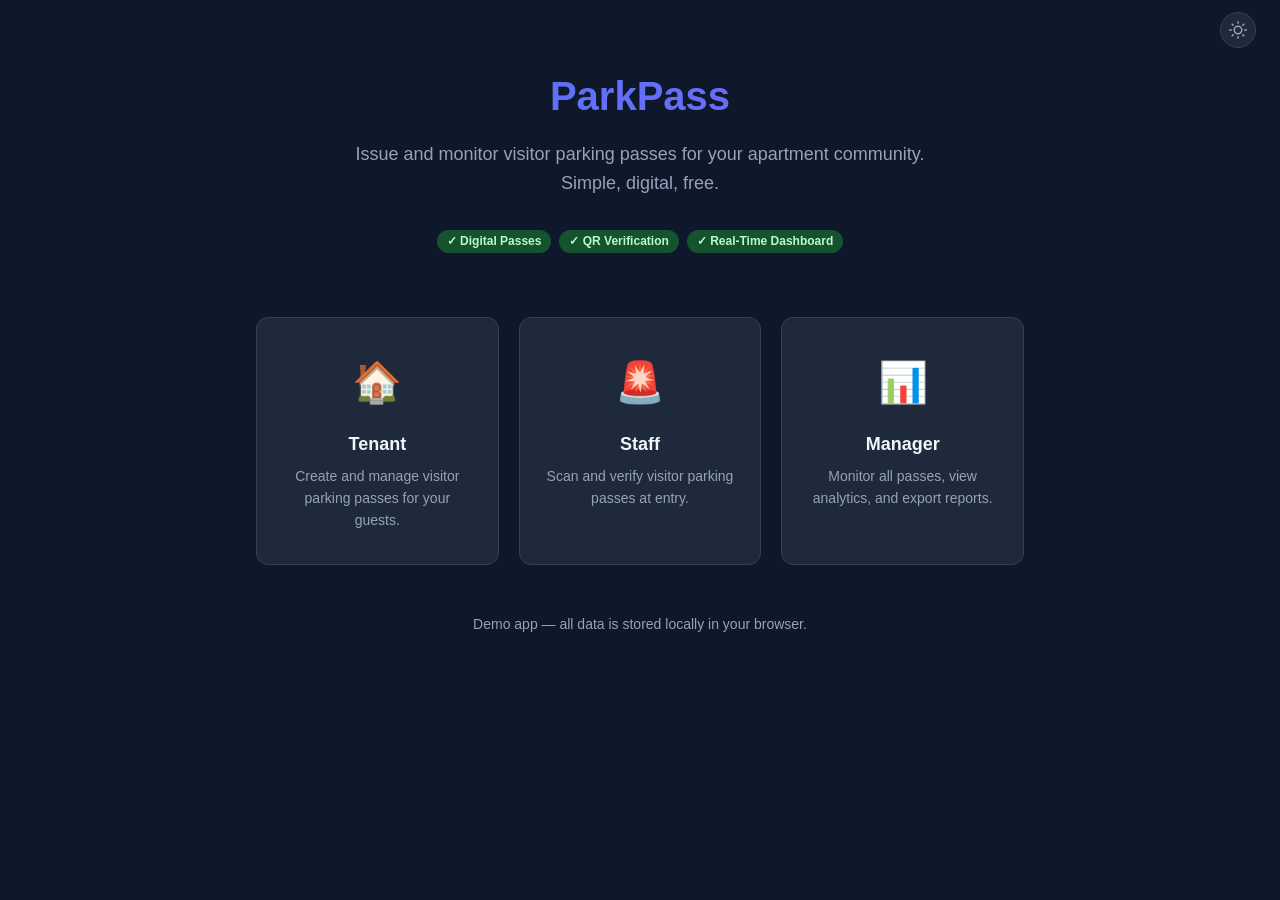
==== index.html @ d05d2c6f "Initial commit: ParkPass visitor parking demo" ====
<!DOCTYPE html>
<html lang="en">
<head>
<meta charset="UTF-8">
<meta name="viewport" content="width=device-width, initial-scale=1.0">
<title>ParkPass — Visitor Parking for Apartments</title>
<link rel="stylesheet" href="assets/css/style.css">
<script src="assets/js/theme.js"></script>
</head>
<body>

<button id="theme-toggle" class="theme-toggle" onclick="__toggleTheme()" aria-label="Toggle theme"></button>
<script>__setTheme(window.__theme);</script>

<main>
  <section class="hero">
    <h1>ParkPass</h1>
    <p>Issue and monitor visitor parking passes for your apartment community. Simple, digital, free.</p>
    <div style="margin-bottom:2rem;display:flex;justify-content:center;gap:0.5rem;flex-wrap:wrap;">
      <span class="badge badge-active">&#10003; Digital Passes</span>
      <span class="badge badge-active">&#10003; QR Verification</span>
      <span class="badge badge-active">&#10003; Real-time Dashboard</span>
    </div>
  </section>

  <div class="role-grid">
    <a href="login.html?role=tenant" class="role-card">
      <span class="role-icon">&#x1F3E0;</span>
      <h3>Tenant</h3>
      <p>Create and manage visitor parking passes for your guests.</p>
    </a>

    <a href="login.html?role=staff" class="role-card">
      <span class="role-icon">&#x1F6A8;</span>
      <h3>Staff</h3>
      <p>Scan and verify visitor parking passes at entry.</p>
    </a>

    <a href="login.html?role=manager" class="role-card">
      <span class="role-icon">&#x1F4CA;</span>
      <h3>Manager</h3>
      <p>Monitor all passes, view analytics, and export reports.</p>
    </a>
  </div>

  <div style="text-align:center;margin-top:3rem;padding-bottom:2rem;">
    <p class="text-muted" style="font-size:0.875rem;">Demo app &mdash; all data is stored locally in your browser.</p>
  </div>
</main>

</body>
</html>
---- assets/css/style.css ----
*,
*::before,
*::after {
  box-sizing: border-box;
  margin: 0;
  padding: 0;
}

:root {
  --bg: #f1f5f9;
  --card-bg: #ffffff;
  --card-shadow: 0 1px 3px rgba(0, 0, 0, 0.1), 0 1px 2px rgba(0, 0, 0, 0.06);
  --text: #0f172a;
  --text-muted: #64748b;
  --text-dim: #94a3b8;
  --border: #e2e8f0;
  --primary: #2563eb;
  --primary-hover: #1d4ed8;
  --primary-light: #dbeafe;
  --primary-text: #ffffff;
  --success: #16a34a;
  --success-light: #dcfce7;
  --success-text: #166534;
  --danger: #dc2626;
  --danger-light: #fee2e2;
  --danger-text: #991b1b;
  --warning: #f59e0b;
  --warning-light: #fef3c7;
  --warning-text: #92400e;
  --nav-bg: #ffffff;
  --input-bg: #ffffff;
  --hover-bg: #f8fafc;
  --chart-grid: #e2e8f0;
}

[data-theme="dark"] {
  --bg: #0f172a;
  --card-bg: #1e293b;
  --card-shadow: 0 1px 3px rgba(0, 0, 0, 0.3), 0 1px 2px rgba(0, 0, 0, 0.2);
  --text: #f1f5f9;
  --text-muted: #94a3b8;
  --text-dim: #64748b;
  --border: #334155;
  --primary: #3b82f6;
  --primary-hover: #60a5fa;
  --primary-light: #1e3a5f;
  --primary-text: #ffffff;
  --success: #22c55e;
  --success-light: #14532d;
  --success-text: #bbf7d0;
  --danger: #ef4444;
  --danger-light: #450a0a;
  --danger-text: #fecaca;
  --warning: #fbbf24;
  --warning-light: #451a03;
  --warning-text: #fde68a;
  --nav-bg: #1e293b;
  --input-bg: #0f172a;
  --hover-bg: #1a2332;
  --chart-grid: #334155;
}

html {
  font-size: 16px;
  scroll-behavior: smooth;
}

body {
  font-family: -apple-system, BlinkMacSystemFont, 'Segoe UI', Roboto, 'Helvetica Neue', Arial, sans-serif;
  background: var(--bg);
  color: var(--text);
  line-height: 1.6;
  min-height: 100vh;
  transition: background-color 0.2s, color 0.2s;
}

a {
  color: var(--primary);
  text-decoration: none;
}

a:hover {
  color: var(--primary-hover);
}

/* Nav */
.nav {
  background: var(--nav-bg);
  border-bottom: 1px solid var(--border);
  padding: 0.75rem 1.5rem;
  display: flex;
  align-items: center;
  justify-content: space-between;
  position: sticky;
  top: 0;
  z-index: 40;
}

.nav-brand {
  font-size: 1.25rem;
  font-weight: 700;
  color: var(--primary);
  display: flex;
  align-items: center;
  gap: 0.5rem;
}

.nav-links {
  display: flex;
  align-items: center;
  gap: 1rem;
}

.nav-links a {
  color: var(--text-muted);
  font-size: 0.875rem;
  font-weight: 500;
  transition: color 0.15s;
}

.nav-links a:hover {
  color: var(--text);
}

/* Theme Toggle */
.theme-toggle {
  position: fixed;
  top: 0.75rem;
  right: 1.5rem;
  z-index: 50;
  background: var(--card-bg);
  border: 1px solid var(--border);
  border-radius: 9999px;
  width: 2.25rem;
  height: 2.25rem;
  display: flex;
  align-items: center;
  justify-content: center;
  cursor: pointer;
  color: var(--text-muted);
  transition: background 0.2s, color 0.2s, border-color 0.2s;
  font-size: 1rem;
}

.theme-toggle:hover {
  background: var(--hover-bg);
  color: var(--text);
}

/* Layout */
.container {
  max-width: 64rem;
  margin: 0 auto;
  padding: 2rem 1.5rem;
}

.container-wide {
  max-width: 80rem;
}

/* Cards */
.card {
  background: var(--card-bg);
  border: 1px solid var(--border);
  border-radius: 0.75rem;
  box-shadow: var(--card-shadow);
  transition: background-color 0.2s, border-color 0.2s;
}

.card-header {
  padding: 1.25rem 1.5rem;
  border-bottom: 1px solid var(--border);
  display: flex;
  align-items: center;
  justify-content: space-between;
}

.card-body {
  padding: 1.5rem;
}

/* Buttons */
.btn {
  display: inline-flex;
  align-items: center;
  justify-content: center;
  gap: 0.5rem;
  padding: 0.625rem 1.25rem;
  border-radius: 0.5rem;
  font-size: 0.875rem;
  font-weight: 500;
  border: 1px solid transparent;
  cursor: pointer;
  transition: all 0.15s;
  text-decoration: none;
  line-height: 1.4;
}

.btn:hover {
  transform: translateY(-1px);
}

.btn:active {
  transform: translateY(0);
}

.btn-primary {
  background: var(--primary);
  color: var(--primary-text);
  border-color: var(--primary);
}

.btn-primary:hover {
  background: var(--primary-hover);
  border-color: var(--primary-hover);
  color: var(--primary-text);
}

.btn-outline {
  background: transparent;
  color: var(--text);
  border-color: var(--border);
}

.btn-outline:hover {
  background: var(--hover-bg);
  border-color: var(--text-muted);
}

.btn-success {
  background: var(--success);
  color: white;
}

.btn-success:hover {
  background: #15803d;
  color: white;
}

.btn-danger {
  background: var(--danger);
  color: white;
}

.btn-danger:hover {
  background: #b91c1c;
  color: white;
}

.btn-sm {
  padding: 0.375rem 0.75rem;
  font-size: 0.8125rem;
}

.btn-group {
  display: flex;
  gap: 0.5rem;
  flex-wrap: wrap;
}

/* Badges */
.badge {
  display: inline-flex;
  align-items: center;
  padding: 0.125rem 0.625rem;
  border-radius: 9999px;
  font-size: 0.75rem;
  font-weight: 600;
  text-transform: capitalize;
}

.badge-active {
  background: var(--success-light);
  color: var(--success-text);
}

.badge-expired {
  background: var(--danger-light);
  color: var(--danger-text);
}

.badge-revoked {
  background: var(--warning-light);
  color: var(--warning-text);
}

.badge-outline {
  background: transparent;
  border: 1px solid var(--border);
  color: var(--text-muted);
}

/* Forms */
.form-group {
  margin-bottom: 1rem;
}

.form-label {
  display: block;
  font-size: 0.875rem;
  font-weight: 500;
  color: var(--text);
  margin-bottom: 0.375rem;
}

.form-input,
.form-select {
  width: 100%;
  padding: 0.625rem 0.875rem;
  border: 1px solid var(--border);
  border-radius: 0.5rem;
  font-size: 0.875rem;
  background: var(--input-bg);
  color: var(--text);
  transition: border-color 0.15s;
}

.form-input:focus,
.form-select:focus {
  outline: none;
  border-color: var(--primary);
  box-shadow: 0 0 0 3px var(--primary-light);
}

.form-input::placeholder {
  color: var(--text-dim);
}

/* Tables */
.table-container {
  overflow-x: auto;
}

table {
  width: 100%;
  border-collapse: collapse;
}

th, td {
  text-align: left;
  padding: 0.75rem 1rem;
  border-bottom: 1px solid var(--border);
  font-size: 0.875rem;
}

th {
  font-weight: 600;
  color: var(--text-muted);
  font-size: 0.75rem;
  text-transform: uppercase;
  letter-spacing: 0.05em;
  white-space: nowrap;
}

tr:hover td {
  background: var(--hover-bg);
}

td {
  color: var(--text);
}

/* Hero */
.hero {
  text-align: center;
  padding: 4rem 1.5rem 2rem;
}

.hero h1 {
  font-size: 2.5rem;
  font-weight: 800;
  margin-bottom: 0.75rem;
  background: linear-gradient(135deg, var(--primary), #8b5cf6);
  -webkit-background-clip: text;
  -webkit-text-fill-color: transparent;
  background-clip: text;
}

.hero p {
  color: var(--text-muted);
  font-size: 1.125rem;
  max-width: 36rem;
  margin: 0 auto 2rem;
}

/* Role Cards */
.role-grid {
  display: grid;
  grid-template-columns: repeat(auto-fit, minmax(14rem, 1fr));
  gap: 1.25rem;
  max-width: 48rem;
  margin: 0 auto;
}

.role-card {
  background: var(--card-bg);
  border: 1px solid var(--border);
  border-radius: 0.75rem;
  padding: 2rem 1.5rem;
  text-align: center;
  cursor: pointer;
  transition: all 0.2s;
  text-decoration: none;
  color: var(--text);
  display: block;
}

.role-card:hover {
  border-color: var(--primary);
  box-shadow: 0 0 0 3px var(--primary-light);
  transform: translateY(-2px);
  color: var(--text);
}

.role-icon {
  font-size: 2.5rem;
  margin-bottom: 1rem;
  display: block;
}

.role-card h3 {
  font-size: 1.125rem;
  font-weight: 600;
  margin-bottom: 0.375rem;
}

.role-card p {
  color: var(--text-muted);
  font-size: 0.875rem;
}

/* Pass Card (for visitor/pass page) */
.pass-card {
  background: var(--card-bg);
  border: 2px solid var(--border);
  border-radius: 1rem;
  padding: 2rem;
  text-align: center;
  max-width: 28rem;
  margin: 0 auto;
}

.pass-card h2 {
  font-size: 1.25rem;
  margin-bottom: 1.5rem;
}

.qr-container {
  display: flex;
  justify-content: center;
  margin-bottom: 1.5rem;
}

.qr-container img,
.qr-container canvas {
  border-radius: 0.5rem;
}

.pass-details {
  text-align: left;
  margin-bottom: 1.5rem;
}

.pass-details dt {
  font-size: 0.75rem;
  color: var(--text-muted);
  text-transform: uppercase;
  letter-spacing: 0.05em;
  margin-bottom: 0.125rem;
}

.pass-details dd {
  font-size: 1rem;
  font-weight: 600;
  margin-bottom: 0.75rem;
}

.countdown {
  font-size: 2rem;
  font-weight: 700;
  color: var(--primary);
  margin: 1rem 0;
  font-variant-numeric: tabular-nums;
}

.countdown.expired {
  color: var(--danger);
}

/* Dashboard stats */
.stats-grid {
  display: grid;
  grid-template-columns: repeat(auto-fit, minmax(10rem, 1fr));
  gap: 1rem;
  margin-bottom: 1.5rem;
}

.stat-card {
  background: var(--card-bg);
  border: 1px solid var(--border);
  border-radius: 0.75rem;
  padding: 1.25rem;
  text-align: center;
}

.stat-value {
  font-size: 1.75rem;
  font-weight: 700;
  color: var(--text);
}

.stat-label {
  font-size: 0.8125rem;
  color: var(--text-muted);
  margin-top: 0.25rem;
}

/* Search / Filter bar */
.filter-bar {
  display: flex;
  gap: 0.75rem;
  flex-wrap: wrap;
  align-items: center;
  margin-bottom: 1rem;
}

.filter-bar .form-input {
  flex: 1;
  min-width: 12rem;
}

.filter-tabs {
  display: flex;
  gap: 0.25rem;
  margin-bottom: 1rem;
}

.filter-tab {
  padding: 0.5rem 1rem;
  border-radius: 0.5rem;
  font-size: 0.875rem;
  font-weight: 500;
  cursor: pointer;
  border: 1px solid transparent;
  background: transparent;
  color: var(--text-muted);
  transition: all 0.15s;
}

.filter-tab:hover {
  background: var(--hover-bg);
  color: var(--text);
}

.filter-tab.active {
  background: var(--primary);
  color: var(--primary-text);
  border-color: var(--primary);
}

/* Chart containers */
.chart-container {
  position: relative;
  height: 300px;
  margin-bottom: 1.5rem;
}

.chart-grid {
  display: grid;
  grid-template-columns: 1fr 1fr;
  gap: 1.25rem;
}

@media (max-width: 48rem) {
  .chart-grid {
    grid-template-columns: 1fr;
  }
}

/* Page header */
.page-header {
  display: flex;
  align-items: center;
  justify-content: space-between;
  flex-wrap: wrap;
  gap: 1rem;
  margin-bottom: 1.5rem;
}

.page-header h1 {
  font-size: 1.5rem;
  font-weight: 700;
}

/* Empty state */
.empty-state {
  text-align: center;
  padding: 3rem 1rem;
  color: var(--text-muted);
}

.empty-state p {
  margin-bottom: 1rem;
}

/* Toast / alerts */
.alert {
  padding: 0.75rem 1rem;
  border-radius: 0.5rem;
  font-size: 0.875rem;
  margin-bottom: 1rem;
}

.alert-success {
  background: var(--success-light);
  color: var(--success-text);
  border: 1px solid var(--success);
}

.alert-danger {
  background: var(--danger-light);
  color: var(--danger-text);
  border: 1px solid var(--danger);
}

/* Utility */
.flex { display: flex; }
.flex-col { flex-direction: column; }
.items-center { align-items: center; }
.justify-between { justify-content: space-between; }
.gap-1 { gap: 0.25rem; }
.gap-2 { gap: 0.5rem; }
.gap-3 { gap: 0.75rem; }
.gap-4 { gap: 1rem; }
.mt-2 { margin-top: 0.5rem; }
.mt-4 { margin-top: 1rem; }
.mb-2 { margin-bottom: 0.5rem; }
.mb-4 { margin-bottom: 1rem; }
.text-center { text-align: center; }
.text-muted { color: var(--text-muted); }
.font-bold { font-weight: 700; }
.hidden { display: none; }
.truncate { overflow: hidden; text-overflow: ellipsis; white-space: nowrap; }

/* Responsive table helpers */
@media (max-width: 40rem) {
  .table-mobile-cards table,
  .table-mobile-cards thead,
  .table-mobile-cards tbody,
  .table-mobile-cards th,
  .table-mobile-cards td,
  .table-mobile-cards tr {
    display: block;
  }

  .table-mobile-cards thead {
    display: none;
  }

  .table-mobile-cards td {
    padding: 0.5rem 0.75rem;
    border: none;
    position: relative;
    padding-left: 50%;
  }

  .table-mobile-cards td::before {
    content: attr(data-label);
    position: absolute;
    left: 0.75rem;
    width: 45%;
    font-weight: 600;
    color: var(--text-muted);
    font-size: 0.75rem;
    text-transform: uppercase;
  }

  .table-mobile-cards tr {
    border: 1px solid var(--border);
    border-radius: 0.5rem;
    margin-bottom: 0.75rem;
    background: var(--card-bg);
  }

  .table-mobile-cards tr:hover td {
    background: transparent;
  }
}
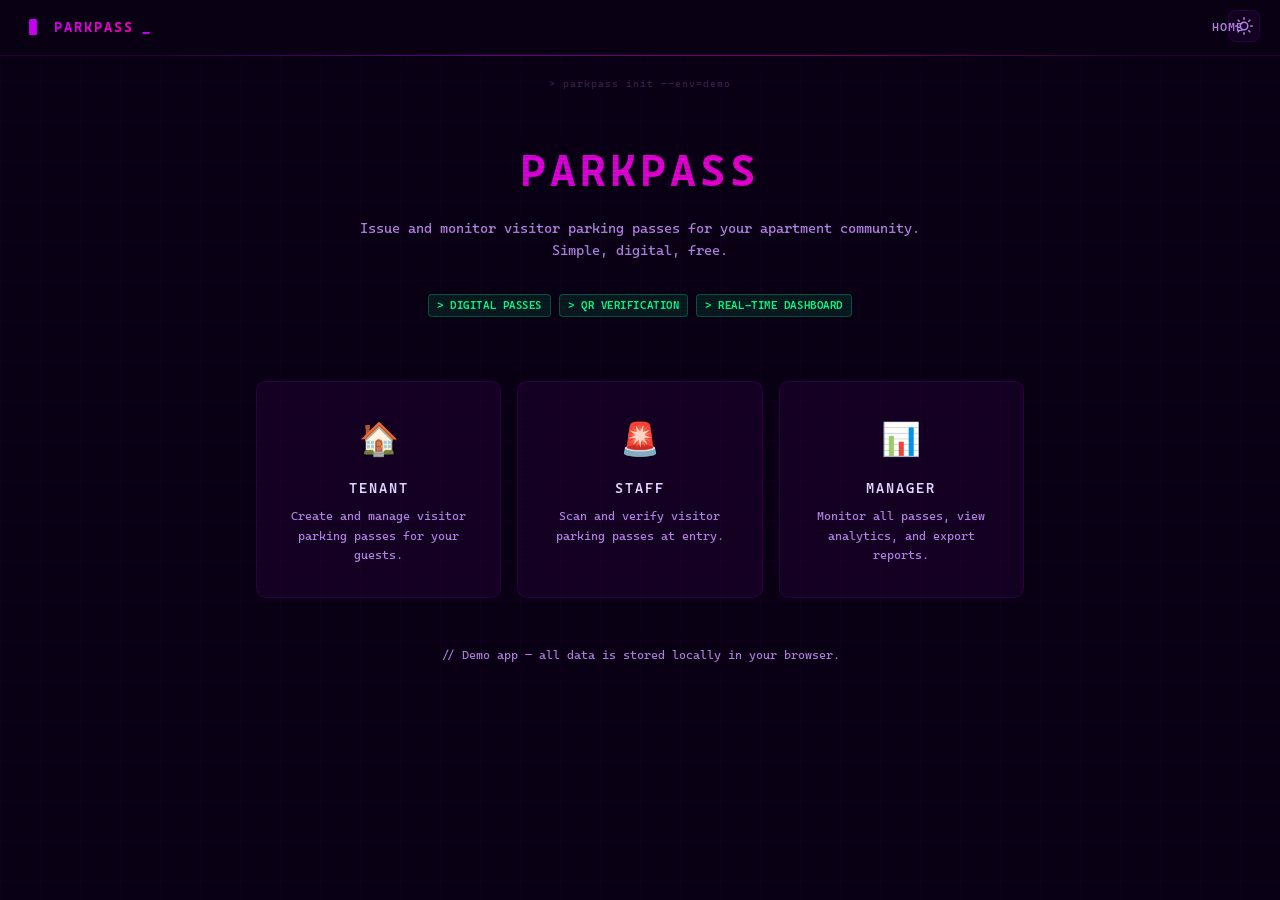
==== commit ad481416: "Hacker theme: Cowx Labs purple/pink palette, monospace CRT aesthetic" ====
--- a/index.html
+++ b/index.html
@@ -3,7 +3,10 @@
 <head>
 <meta charset="UTF-8">
 <meta name="viewport" content="width=device-width, initial-scale=1.0">
-<title>ParkPass — Visitor Parking for Apartments</title>
+<title>ParkPass — Visitor Parking System</title>
+<link rel="preconnect" href="https://fonts.googleapis.com">
+<link rel="preconnect" href="https://fonts.gstatic.com" crossorigin>
+<link href="https://fonts.googleapis.com/css2?family=Cascadia+Code:wght@400;500;600;700&family=Fira+Code:wght@400;500;600;700&display=swap" rel="stylesheet">
 <link rel="stylesheet" href="assets/css/style.css">
 <script src="assets/js/theme.js"></script>
 </head>
@@ -12,14 +15,21 @@
 <button id="theme-toggle" class="theme-toggle" onclick="__toggleTheme()" aria-label="Toggle theme"></button>
 <script>__setTheme(window.__theme);</script>
 
+<nav class="nav">
+  <a href="index.html" class="nav-brand">&#x1F6A6; ParkPass</a>
+  <div class="nav-links">
+    <a href="index.html">Home</a>
+  </div>
+</nav>
+
 <main>
   <section class="hero">
     <h1>ParkPass</h1>
     <p>Issue and monitor visitor parking passes for your apartment community. Simple, digital, free.</p>
     <div style="margin-bottom:2rem;display:flex;justify-content:center;gap:0.5rem;flex-wrap:wrap;">
-      <span class="badge badge-active">&#10003; Digital Passes</span>
-      <span class="badge badge-active">&#10003; QR Verification</span>
-      <span class="badge badge-active">&#10003; Real-time Dashboard</span>
+      <span class="badge badge-active">&gt; Digital Passes</span>
+      <span class="badge badge-active">&gt; QR Verification</span>
+      <span class="badge badge-active">&gt; Real-time Dashboard</span>
     </div>
   </section>
 
@@ -44,7 +54,7 @@
   </div>
 
   <div style="text-align:center;margin-top:3rem;padding-bottom:2rem;">
-    <p class="text-muted" style="font-size:0.875rem;">Demo app &mdash; all data is stored locally in your browser.</p>
+    <p class="text-muted" style="font-size:0.75rem;">// Demo app &mdash; all data is stored locally in your browser.</p>
   </div>
 </main>
 
--- a/assets/css/style.css
+++ b/assets/css/style.css
@@ -7,177 +7,254 @@
 }
 
 :root {
-  --bg: #f1f5f9;
-  --card-bg: #ffffff;
-  --card-shadow: 0 1px 3px rgba(0, 0, 0, 0.1), 0 1px 2px rgba(0, 0, 0, 0.06);
-  --text: #0f172a;
-  --text-muted: #64748b;
-  --text-dim: #94a3b8;
-  --border: #e2e8f0;
-  --primary: #2563eb;
-  --primary-hover: #1d4ed8;
-  --primary-light: #dbeafe;
+  --bg: #0a0015;
+  --bg-secondary: #0f0020;
+  --surface: rgba(180, 0, 255, 0.06);
+  --surface-hover: rgba(180, 0, 255, 0.12);
+  --border: rgba(180, 0, 255, 0.15);
+  --text: #e0d0ff;
+  --text-muted: #b080e0;
+  --text-dim: #604080;
+  --primary: #c000ff;
+  --primary-hover: #d040ff;
+  --primary-light: rgba(192, 0, 255, 0.15);
   --primary-text: #ffffff;
-  --success: #16a34a;
-  --success-light: #dcfce7;
-  --success-text: #166534;
-  --danger: #dc2626;
-  --danger-light: #fee2e2;
-  --danger-text: #991b1b;
-  --warning: #f59e0b;
-  --warning-light: #fef3c7;
-  --warning-text: #92400e;
-  --nav-bg: #ffffff;
-  --input-bg: #ffffff;
-  --hover-bg: #f8fafc;
-  --chart-grid: #e2e8f0;
-}
-
-[data-theme="dark"] {
-  --bg: #0f172a;
-  --card-bg: #1e293b;
-  --card-shadow: 0 1px 3px rgba(0, 0, 0, 0.3), 0 1px 2px rgba(0, 0, 0, 0.2);
-  --text: #f1f5f9;
-  --text-muted: #94a3b8;
-  --text-dim: #64748b;
-  --border: #334155;
-  --primary: #3b82f6;
-  --primary-hover: #60a5fa;
-  --primary-light: #1e3a5f;
+  --accent-pink: #ff00aa;
+  --accent-glow: rgba(192, 0, 255, 0.4);
+  --success: #00ff88;
+  --success-light: rgba(0, 255, 136, 0.1);
+  --success-text: #00ff88;
+  --danger: #ff0044;
+  --danger-light: rgba(255, 0, 68, 0.1);
+  --danger-text: #ff0044;
+  --warning: #ffaa00;
+  --warning-light: rgba(255, 170, 0, 0.1);
+  --warning-text: #ffaa00;
+  --nav-bg: rgba(10, 0, 21, 0.92);
+  --input-bg: rgba(10, 0, 21, 0.6);
+  --hover-bg: rgba(180, 0, 255, 0.08);
+  --chart-grid: rgba(180, 0, 255, 0.12);
+  --card-shadow: 0 0 20px rgba(192, 0, 255, 0.06);
+  --font: 'Cascadia Code', 'Fira Code', 'JetBrains Mono', 'Source Code Pro', 'Courier New', monospace;
+}
+
+[data-theme="light"] {
+  --bg: #120020;
+  --bg-secondary: #1a0030;
+  --surface: rgba(200, 0, 255, 0.08);
+  --surface-hover: rgba(200, 0, 255, 0.14);
+  --border: rgba(200, 0, 255, 0.2);
+  --text: #e8d8ff;
+  --text-muted: #c090f0;
+  --text-dim: #8050b0;
+  --primary: #d040ff;
+  --primary-hover: #e060ff;
+  --primary-light: rgba(208, 64, 255, 0.2);
   --primary-text: #ffffff;
-  --success: #22c55e;
-  --success-light: #14532d;
-  --success-text: #bbf7d0;
-  --danger: #ef4444;
-  --danger-light: #450a0a;
-  --danger-text: #fecaca;
-  --warning: #fbbf24;
-  --warning-light: #451a03;
-  --warning-text: #fde68a;
-  --nav-bg: #1e293b;
-  --input-bg: #0f172a;
-  --hover-bg: #1a2332;
-  --chart-grid: #334155;
-}
-
-html {
-  font-size: 16px;
-  scroll-behavior: smooth;
-}
+  --accent-pink: #ff44bb;
+  --accent-glow: rgba(208, 64, 255, 0.35);
+  --success: #44ffaa;
+  --success-light: rgba(68, 255, 170, 0.12);
+  --success-text: #44ffaa;
+  --danger: #ff3366;
+  --danger-light: rgba(255, 51, 102, 0.12);
+  --danger-text: #ff3366;
+  --warning: #ffbb22;
+  --warning-light: rgba(255, 187, 34, 0.12);
+  --warning-text: #ffbb22;
+  --nav-bg: rgba(18, 0, 32, 0.92);
+  --input-bg: rgba(18, 0, 32, 0.6);
+  --hover-bg: rgba(200, 0, 255, 0.1);
+  --chart-grid: rgba(200, 0, 255, 0.15);
+  --card-shadow: 0 0 20px rgba(208, 64, 255, 0.08);
+}
+
+html { font-size: 16px; scroll-behavior: smooth; }
 
 body {
-  font-family: -apple-system, BlinkMacSystemFont, 'Segoe UI', Roboto, 'Helvetica Neue', Arial, sans-serif;
+  font-family: var(--font);
   background: var(--bg);
   color: var(--text);
   line-height: 1.6;
   min-height: 100vh;
-  transition: background-color 0.2s, color 0.2s;
-}
-
-a {
-  color: var(--primary);
-  text-decoration: none;
-}
-
-a:hover {
-  color: var(--primary-hover);
-}
+  transition: background 0.3s, color 0.3s;
+  position: relative;
+  overflow-x: hidden;
+}
+
+body::before {
+  content: '';
+  position: fixed;
+  top: 0; left: 0;
+  width: 100%; height: 100%;
+  background-image:
+    linear-gradient(rgba(192, 0, 255, 0.035) 1px, transparent 1px),
+    linear-gradient(90deg, rgba(192, 0, 255, 0.035) 1px, transparent 1px);
+  background-size: 40px 40px;
+  pointer-events: none;
+  z-index: 0;
+  animation: gridShift 8s linear infinite;
+}
+
+@keyframes gridShift {
+  0% { transform: translate(0, 0); }
+  100% { transform: translate(40px, 40px); }
+}
+
+body::after {
+  content: '';
+  position: fixed;
+  top: 0; left: 0;
+  width: 100%; height: 100%;
+  background: repeating-linear-gradient(
+    0deg, transparent, transparent 2px,
+    rgba(0, 0, 0, 0.08) 2px, rgba(0, 0, 0, 0.08) 4px
+  );
+  pointer-events: none;
+  z-index: 1;
+}
+
+::selection { background: var(--primary); color: #fff; }
+
+a { color: var(--primary); text-decoration: none; transition: all 0.2s; }
+a:hover { color: var(--primary-hover); text-shadow: 0 0 12px var(--accent-glow); }
 
 /* Nav */
 .nav {
   background: var(--nav-bg);
+  backdrop-filter: blur(12px);
+  -webkit-backdrop-filter: blur(12px);
   border-bottom: 1px solid var(--border);
-  padding: 0.75rem 1.5rem;
+  padding: 0 1.5rem;
   display: flex;
   align-items: center;
   justify-content: space-between;
   position: sticky;
   top: 0;
   z-index: 40;
+  height: 56px;
+}
+
+.nav::after {
+  content: '';
+  position: absolute;
+  bottom: -1px;
+  left: 10%;
+  width: 80%;
+  height: 1px;
+  background: linear-gradient(90deg, transparent, var(--primary), var(--accent-pink), transparent);
+  opacity: 0.4;
 }
 
 .nav-brand {
-  font-size: 1.25rem;
+  font-size: 0.9rem;
   font-weight: 700;
-  color: var(--primary);
+  color: var(--text);
   display: flex;
   align-items: center;
   gap: 0.5rem;
-}
-
-.nav-links {
-  display: flex;
-  align-items: center;
-  gap: 1rem;
-}
+  letter-spacing: 2px;
+  text-transform: uppercase;
+  background: linear-gradient(135deg, var(--primary), var(--accent-pink));
+  -webkit-background-clip: text;
+  -webkit-text-fill-color: transparent;
+  background-clip: text;
+}
+
+.nav-brand::after {
+  content: '_';
+  -webkit-text-fill-color: var(--primary);
+  animation: cursorBlink 1s step-end infinite;
+}
+
+@keyframes cursorBlink {
+  0%, 100% { opacity: 1; }
+  50% { opacity: 0; }
+}
+
+.nav-links { display: flex; align-items: center; gap: 0.5rem; }
 
 .nav-links a {
   color: var(--text-muted);
-  font-size: 0.875rem;
+  font-size: 0.75rem;
   font-weight: 500;
-  transition: color 0.15s;
+  letter-spacing: 1px;
+  text-transform: uppercase;
+  padding: 0.375rem 0.75rem;
+  border-radius: 6px;
+  transition: all 0.2s;
 }
 
 .nav-links a:hover {
-  color: var(--text);
+  color: var(--primary);
+  background: var(--surface-hover);
+  text-shadow: 0 0 12px var(--accent-glow);
 }
 
 /* Theme Toggle */
 .theme-toggle {
   position: fixed;
-  top: 0.75rem;
-  right: 1.5rem;
+  top: 0.625rem;
+  right: 1.25rem;
   z-index: 50;
-  background: var(--card-bg);
+  background: var(--surface);
   border: 1px solid var(--border);
-  border-radius: 9999px;
-  width: 2.25rem;
-  height: 2.25rem;
+  border-radius: 8px;
+  width: 2rem;
+  height: 2rem;
   display: flex;
   align-items: center;
   justify-content: center;
   cursor: pointer;
   color: var(--text-muted);
-  transition: background 0.2s, color 0.2s, border-color 0.2s;
-  font-size: 1rem;
+  transition: all 0.2s;
+  font-size: 0.875rem;
 }
 
 .theme-toggle:hover {
-  background: var(--hover-bg);
-  color: var(--text);
+  background: var(--surface-hover);
+  color: var(--primary);
+  border-color: var(--primary);
+  box-shadow: 0 0 12px var(--accent-glow);
 }
 
 /* Layout */
-.container {
-  max-width: 64rem;
-  margin: 0 auto;
-  padding: 2rem 1.5rem;
-}
-
-.container-wide {
-  max-width: 80rem;
-}
+.container { max-width: 64rem; margin: 0 auto; padding: 2rem 1.5rem; position: relative; z-index: 2; }
+.container-wide { max-width: 80rem; }
 
 /* Cards */
 .card {
-  background: var(--card-bg);
+  background: var(--surface);
   border: 1px solid var(--border);
-  border-radius: 0.75rem;
+  border-radius: 10px;
   box-shadow: var(--card-shadow);
-  transition: background-color 0.2s, border-color 0.2s;
-}
+  transition: all 0.3s;
+  position: relative;
+  overflow: hidden;
+}
+
+.card::before {
+  content: '';
+  position: absolute;
+  top: 0; left: 0; right: 0;
+  height: 1px;
+  background: linear-gradient(90deg, transparent, var(--primary), transparent);
+  opacity: 0;
+  transition: opacity 0.3s;
+}
+
+.card:hover { border-color: var(--primary); box-shadow: 0 0 24px rgba(192, 0, 255, 0.08), inset 0 0 24px rgba(192, 0, 255, 0.03); }
+.card:hover::before { opacity: 0.8; }
 
 .card-header {
-  padding: 1.25rem 1.5rem;
+  padding: 1rem 1.25rem;
   border-bottom: 1px solid var(--border);
   display: flex;
   align-items: center;
   justify-content: space-between;
 }
 
-.card-body {
-  padding: 1.5rem;
-}
+.card-body { padding: 1.25rem; }
 
 /* Buttons */
 .btn {
@@ -185,192 +262,194 @@
   align-items: center;
   justify-content: center;
   gap: 0.5rem;
-  padding: 0.625rem 1.25rem;
-  border-radius: 0.5rem;
-  font-size: 0.875rem;
-  font-weight: 500;
+  padding: 0.5rem 1rem;
+  border-radius: 8px;
+  font-size: 0.75rem;
+  font-weight: 600;
+  letter-spacing: 1px;
+  text-transform: uppercase;
   border: 1px solid transparent;
   cursor: pointer;
-  transition: all 0.15s;
+  transition: all 0.2s;
   text-decoration: none;
   line-height: 1.4;
-}
-
-.btn:hover {
-  transform: translateY(-1px);
-}
-
-.btn:active {
-  transform: translateY(0);
-}
+  font-family: var(--font);
+}
+
+.btn:hover { transform: translateY(-1px); }
+.btn:active { transform: translateY(0); }
 
 .btn-primary {
-  background: var(--primary);
+  background: linear-gradient(135deg, var(--primary), var(--accent-pink));
   color: var(--primary-text);
-  border-color: var(--primary);
+  border: none;
 }
 
 .btn-primary:hover {
-  background: var(--primary-hover);
-  border-color: var(--primary-hover);
-  color: var(--primary-text);
+  box-shadow: 0 0 20px var(--accent-glow), 0 0 40px rgba(255, 0, 170, 0.2);
+  color: #fff;
 }
 
 .btn-outline {
   background: transparent;
-  color: var(--text);
+  color: var(--text-muted);
   border-color: var(--border);
 }
 
 .btn-outline:hover {
-  background: var(--hover-bg);
-  border-color: var(--text-muted);
+  border-color: var(--primary);
+  color: var(--primary);
+  background: var(--surface-hover);
+  box-shadow: 0 0 12px var(--accent-glow);
 }
 
 .btn-success {
-  background: var(--success);
-  color: white;
+  background: rgba(0, 255, 136, 0.15);
+  color: var(--success-text);
+  border: 1px solid rgba(0, 255, 136, 0.3);
 }
 
 .btn-success:hover {
-  background: #15803d;
-  color: white;
+  background: rgba(0, 255, 136, 0.25);
+  box-shadow: 0 0 16px rgba(0, 255, 136, 0.2);
+  color: #fff;
 }
 
 .btn-danger {
-  background: var(--danger);
-  color: white;
+  background: rgba(255, 0, 68, 0.15);
+  color: var(--danger-text);
+  border: 1px solid rgba(255, 0, 68, 0.3);
 }
 
 .btn-danger:hover {
-  background: #b91c1c;
-  color: white;
-}
-
-.btn-sm {
-  padding: 0.375rem 0.75rem;
-  font-size: 0.8125rem;
-}
-
-.btn-group {
-  display: flex;
-  gap: 0.5rem;
-  flex-wrap: wrap;
-}
+  background: rgba(255, 0, 68, 0.25);
+  box-shadow: 0 0 16px rgba(255, 0, 68, 0.2);
+  color: #fff;
+}
+
+.btn-sm { padding: 0.3rem 0.625rem; font-size: 0.6875rem; }
+.btn-group { display: flex; gap: 0.5rem; flex-wrap: wrap; }
 
 /* Badges */
 .badge {
   display: inline-flex;
   align-items: center;
-  padding: 0.125rem 0.625rem;
-  border-radius: 9999px;
-  font-size: 0.75rem;
+  padding: 0.125rem 0.5rem;
+  border-radius: 4px;
+  font-size: 0.6875rem;
   font-weight: 600;
-  text-transform: capitalize;
+  text-transform: uppercase;
+  letter-spacing: 0.05em;
+  font-family: var(--font);
 }
 
 .badge-active {
   background: var(--success-light);
   color: var(--success-text);
+  border: 1px solid rgba(0, 255, 136, 0.25);
 }
 
 .badge-expired {
   background: var(--danger-light);
   color: var(--danger-text);
+  border: 1px solid rgba(255, 0, 68, 0.25);
 }
 
 .badge-revoked {
   background: var(--warning-light);
   color: var(--warning-text);
-}
-
-.badge-outline {
-  background: transparent;
-  border: 1px solid var(--border);
-  color: var(--text-muted);
+  border: 1px solid rgba(255, 170, 0, 0.25);
 }
 
 /* Forms */
-.form-group {
-  margin-bottom: 1rem;
-}
+.form-group { margin-bottom: 1rem; }
 
 .form-label {
   display: block;
-  font-size: 0.875rem;
-  font-weight: 500;
-  color: var(--text);
+  font-size: 0.6875rem;
+  font-weight: 600;
+  color: var(--text-muted);
   margin-bottom: 0.375rem;
+  text-transform: uppercase;
+  letter-spacing: 1px;
+  font-family: var(--font);
 }
 
 .form-input,
 .form-select {
   width: 100%;
-  padding: 0.625rem 0.875rem;
+  padding: 0.5rem 0.75rem;
   border: 1px solid var(--border);
-  border-radius: 0.5rem;
-  font-size: 0.875rem;
+  border-radius: 8px;
+  font-size: 0.8125rem;
   background: var(--input-bg);
   color: var(--text);
-  transition: border-color 0.15s;
+  transition: all 0.2s;
+  font-family: var(--font);
 }
 
 .form-input:focus,
 .form-select:focus {
   outline: none;
   border-color: var(--primary);
-  box-shadow: 0 0 0 3px var(--primary-light);
-}
-
-.form-input::placeholder {
-  color: var(--text-dim);
-}
+  box-shadow: 0 0 0 3px var(--primary-light), 0 0 12px var(--accent-glow);
+}
+
+.form-input::placeholder { color: var(--text-dim); font-family: var(--font); }
 
 /* Tables */
-.table-container {
-  overflow-x: auto;
-}
-
-table {
-  width: 100%;
-  border-collapse: collapse;
-}
+.table-container { overflow-x: auto; }
+
+table { width: 100%; border-collapse: collapse; }
 
 th, td {
   text-align: left;
-  padding: 0.75rem 1rem;
+  padding: 0.625rem 0.875rem;
   border-bottom: 1px solid var(--border);
-  font-size: 0.875rem;
+  font-size: 0.75rem;
+  font-family: var(--font);
 }
 
 th {
   font-weight: 600;
-  color: var(--text-muted);
-  font-size: 0.75rem;
-  text-transform: uppercase;
-  letter-spacing: 0.05em;
+  color: var(--text-dim);
+  font-size: 0.6875rem;
+  text-transform: uppercase;
+  letter-spacing: 0.1em;
   white-space: nowrap;
 }
 
-tr:hover td {
-  background: var(--hover-bg);
-}
-
-td {
-  color: var(--text);
-}
+tr:hover td { background: var(--hover-bg); }
+td { color: var(--text); }
+code { color: var(--primary); font-family: var(--font); font-size: 0.75rem; }
 
 /* Hero */
 .hero {
   text-align: center;
-  padding: 4rem 1.5rem 2rem;
+  padding: 5rem 1.5rem 2rem;
+  position: relative;
+}
+
+.hero::before {
+  content: '> parkpass init --env=demo';
+  position: absolute;
+  top: 1.25rem;
+  left: 50%;
+  transform: translateX(-50%);
+  font-size: 0.6rem;
+  color: var(--text-dim);
+  letter-spacing: 1px;
+  opacity: 0.5;
+  white-space: nowrap;
 }
 
 .hero h1 {
-  font-size: 2.5rem;
+  font-size: 2.75rem;
   font-weight: 800;
   margin-bottom: 0.75rem;
-  background: linear-gradient(135deg, var(--primary), #8b5cf6);
+  text-transform: uppercase;
+  letter-spacing: 4px;
+  background: linear-gradient(135deg, var(--primary), var(--accent-pink));
   -webkit-background-clip: text;
   -webkit-text-fill-color: transparent;
   background-clip: text;
@@ -378,204 +457,197 @@
 
 .hero p {
   color: var(--text-muted);
-  font-size: 1.125rem;
+  font-size: 0.85rem;
   max-width: 36rem;
   margin: 0 auto 2rem;
+  font-family: var(--font);
+}
+
+/* Section marker */
+.section-marker {
+  text-align: center;
+  padding: 1rem 1.5rem 0;
+  font-size: 0.55rem;
+  color: var(--text-dim);
+  letter-spacing: 2px;
+  text-transform: uppercase;
+  opacity: 0.4;
 }
 
 /* Role Cards */
 .role-grid {
   display: grid;
   grid-template-columns: repeat(auto-fit, minmax(14rem, 1fr));
-  gap: 1.25rem;
+  gap: 1rem;
   max-width: 48rem;
   margin: 0 auto;
+  position: relative;
+  z-index: 2;
 }
 
 .role-card {
-  background: var(--card-bg);
+  background: var(--surface);
   border: 1px solid var(--border);
-  border-radius: 0.75rem;
+  border-radius: 10px;
   padding: 2rem 1.5rem;
   text-align: center;
   cursor: pointer;
-  transition: all 0.2s;
+  transition: all 0.3s;
   text-decoration: none;
   color: var(--text);
   display: block;
+  position: relative;
+  overflow: hidden;
+}
+
+.role-card::before {
+  content: '';
+  position: absolute;
+  top: 0; left: 0; right: 0;
+  height: 1px;
+  background: linear-gradient(90deg, transparent, var(--primary), transparent);
+  opacity: 0;
+  transition: opacity 0.3s;
 }
 
 .role-card:hover {
   border-color: var(--primary);
-  box-shadow: 0 0 0 3px var(--primary-light);
-  transform: translateY(-2px);
+  box-shadow: 0 0 24px rgba(192, 0, 255, 0.08), inset 0 0 24px rgba(192, 0, 255, 0.03);
+  transform: translateY(-3px);
   color: var(--text);
 }
 
-.role-icon {
-  font-size: 2.5rem;
-  margin-bottom: 1rem;
-  display: block;
-}
+.role-card:hover::before { opacity: 0.8; }
+
+.role-icon { font-size: 2rem; margin-bottom: 0.75rem; display: block; }
 
 .role-card h3 {
-  font-size: 1.125rem;
+  font-size: 0.85rem;
   font-weight: 600;
-  margin-bottom: 0.375rem;
+  margin-bottom: 0.5rem;
+  text-transform: uppercase;
+  letter-spacing: 2px;
+  font-family: var(--font);
 }
 
 .role-card p {
   color: var(--text-muted);
-  font-size: 0.875rem;
-}
-
-/* Pass Card (for visitor/pass page) */
+  font-size: 0.75rem;
+  line-height: 1.6;
+  font-family: var(--font);
+}
+
+/* Pass Card */
 .pass-card {
-  background: var(--card-bg);
-  border: 2px solid var(--border);
-  border-radius: 1rem;
+  background: var(--surface);
+  border: 1px solid var(--border);
+  border-radius: 10px;
   padding: 2rem;
   text-align: center;
   max-width: 28rem;
   margin: 0 auto;
+  position: relative;
 }
 
 .pass-card h2 {
-  font-size: 1.25rem;
-  margin-bottom: 1.5rem;
-}
-
-.qr-container {
-  display: flex;
-  justify-content: center;
-  margin-bottom: 1.5rem;
-}
-
-.qr-container img,
-.qr-container canvas {
-  border-radius: 0.5rem;
-}
-
-.pass-details {
-  text-align: left;
-  margin-bottom: 1.5rem;
-}
+  font-size: 1rem;
+  margin-bottom: 1rem;
+  text-transform: uppercase;
+  letter-spacing: 2px;
+  font-family: var(--font);
+}
+
+.qr-container { display: flex; justify-content: center; margin-bottom: 1.5rem; }
+.qr-container img, .qr-container canvas { border-radius: 8px; }
+
+.pass-details { text-align: left; margin-bottom: 1rem; }
 
 .pass-details dt {
-  font-size: 0.75rem;
-  color: var(--text-muted);
-  text-transform: uppercase;
-  letter-spacing: 0.05em;
+  font-size: 0.625rem;
+  color: var(--text-dim);
+  text-transform: uppercase;
+  letter-spacing: 0.1em;
   margin-bottom: 0.125rem;
+  font-family: var(--font);
 }
 
 .pass-details dd {
-  font-size: 1rem;
+  font-size: 0.875rem;
   font-weight: 600;
-  margin-bottom: 0.75rem;
+  margin-bottom: 0.625rem;
+  font-family: var(--font);
 }
 
 .countdown {
-  font-size: 2rem;
+  font-size: 1.75rem;
   font-weight: 700;
   color: var(--primary);
   margin: 1rem 0;
   font-variant-numeric: tabular-nums;
-}
-
-.countdown.expired {
-  color: var(--danger);
-}
-
-/* Dashboard stats */
+  text-shadow: 0 0 20px var(--accent-glow);
+}
+
+.countdown.expired { color: var(--danger); text-shadow: 0 0 20px rgba(255, 0, 68, 0.4); }
+
+/* Stats */
 .stats-grid {
   display: grid;
   grid-template-columns: repeat(auto-fit, minmax(10rem, 1fr));
-  gap: 1rem;
+  gap: 0.75rem;
   margin-bottom: 1.5rem;
 }
 
 .stat-card {
-  background: var(--card-bg);
+  background: var(--surface);
   border: 1px solid var(--border);
-  border-radius: 0.75rem;
-  padding: 1.25rem;
+  border-radius: 10px;
+  padding: 1rem;
   text-align: center;
-}
-
-.stat-value {
-  font-size: 1.75rem;
-  font-weight: 700;
-  color: var(--text);
-}
-
-.stat-label {
-  font-size: 0.8125rem;
-  color: var(--text-muted);
-  margin-top: 0.25rem;
-}
-
-/* Search / Filter bar */
-.filter-bar {
-  display: flex;
-  gap: 0.75rem;
-  flex-wrap: wrap;
-  align-items: center;
-  margin-bottom: 1rem;
-}
-
-.filter-bar .form-input {
-  flex: 1;
-  min-width: 12rem;
-}
-
-.filter-tabs {
-  display: flex;
-  gap: 0.25rem;
-  margin-bottom: 1rem;
-}
+  transition: all 0.3s;
+}
+
+.stat-card:hover {
+  border-color: var(--primary);
+  box-shadow: 0 0 16px rgba(192, 0, 255, 0.06);
+}
+
+.stat-value { font-size: 1.5rem; font-weight: 700; color: var(--primary); font-family: var(--font); }
+.stat-label { font-size: 0.6875rem; color: var(--text-dim); margin-top: 0.25rem; text-transform: uppercase; letter-spacing: 1px; font-family: var(--font); }
+
+/* Filter bar */
+.filter-bar { display: flex; gap: 0.75rem; flex-wrap: wrap; align-items: center; margin-bottom: 1rem; }
+.filter-bar .form-input { flex: 1; min-width: 12rem; }
+
+.filter-tabs { display: flex; gap: 0.25rem; margin-bottom: 1rem; }
 
 .filter-tab {
-  padding: 0.5rem 1rem;
-  border-radius: 0.5rem;
-  font-size: 0.875rem;
-  font-weight: 500;
+  padding: 0.4rem 0.875rem;
+  border-radius: 6px;
+  font-size: 0.6875rem;
+  font-weight: 600;
+  letter-spacing: 1px;
+  text-transform: uppercase;
   cursor: pointer;
   border: 1px solid transparent;
   background: transparent;
-  color: var(--text-muted);
-  transition: all 0.15s;
-}
-
-.filter-tab:hover {
-  background: var(--hover-bg);
-  color: var(--text);
-}
+  color: var(--text-dim);
+  transition: all 0.2s;
+  font-family: var(--font);
+}
+
+.filter-tab:hover { background: var(--surface-hover); color: var(--text-muted); }
 
 .filter-tab.active {
-  background: var(--primary);
+  background: linear-gradient(135deg, var(--primary), var(--accent-pink));
   color: var(--primary-text);
-  border-color: var(--primary);
-}
-
-/* Chart containers */
-.chart-container {
-  position: relative;
-  height: 300px;
-  margin-bottom: 1.5rem;
-}
-
-.chart-grid {
-  display: grid;
-  grid-template-columns: 1fr 1fr;
-  gap: 1.25rem;
-}
-
-@media (max-width: 48rem) {
-  .chart-grid {
-    grid-template-columns: 1fr;
-  }
-}
+  box-shadow: 0 0 12px var(--accent-glow);
+}
+
+/* Charts */
+.chart-container { position: relative; height: 280px; margin-bottom: 1rem; }
+.chart-grid { display: grid; grid-template-columns: 1fr 1fr; gap: 1rem; }
+
+@media (max-width: 48rem) { .chart-grid { grid-template-columns: 1fr; } }
 
 /* Page header */
 .page-header {
@@ -588,39 +660,37 @@
 }
 
 .page-header h1 {
-  font-size: 1.5rem;
+  font-size: 1.25rem;
   font-weight: 700;
+  text-transform: uppercase;
+  letter-spacing: 2px;
+  font-family: var(--font);
+  color: var(--text);
 }
 
 /* Empty state */
-.empty-state {
-  text-align: center;
-  padding: 3rem 1rem;
-  color: var(--text-muted);
-}
-
-.empty-state p {
+.empty-state { text-align: center; padding: 3rem 1rem; color: var(--text-dim); }
+.empty-state p { margin-bottom: 1rem; font-family: var(--font); }
+
+/* Alerts */
+.alert {
+  padding: 0.625rem 0.875rem;
+  border-radius: 8px;
+  font-size: 0.75rem;
   margin-bottom: 1rem;
-}
-
-/* Toast / alerts */
-.alert {
-  padding: 0.75rem 1rem;
-  border-radius: 0.5rem;
-  font-size: 0.875rem;
-  margin-bottom: 1rem;
+  font-family: var(--font);
 }
 
 .alert-success {
   background: var(--success-light);
   color: var(--success-text);
-  border: 1px solid var(--success);
+  border: 1px solid rgba(0, 255, 136, 0.2);
 }
 
 .alert-danger {
   background: var(--danger-light);
   color: var(--danger-text);
-  border: 1px solid var(--danger);
+  border: 1px solid rgba(255, 0, 68, 0.2);
 }
 
 /* Utility */
@@ -642,47 +712,38 @@
 .hidden { display: none; }
 .truncate { overflow: hidden; text-overflow: ellipsis; white-space: nowrap; }
 
-/* Responsive table helpers */
+/* Responsive table */
 @media (max-width: 40rem) {
   .table-mobile-cards table,
   .table-mobile-cards thead,
   .table-mobile-cards tbody,
   .table-mobile-cards th,
   .table-mobile-cards td,
-  .table-mobile-cards tr {
-    display: block;
-  }
-
-  .table-mobile-cards thead {
-    display: none;
-  }
-
+  .table-mobile-cards tr { display: block; }
+  .table-mobile-cards thead { display: none; }
   .table-mobile-cards td {
-    padding: 0.5rem 0.75rem;
+    padding: 0.4rem 0.625rem;
     border: none;
     position: relative;
     padding-left: 50%;
+    font-size: 0.6875rem;
   }
-
   .table-mobile-cards td::before {
     content: attr(data-label);
     position: absolute;
-    left: 0.75rem;
+    left: 0.625rem;
     width: 45%;
     font-weight: 600;
-    color: var(--text-muted);
-    font-size: 0.75rem;
+    color: var(--text-dim);
+    font-size: 0.625rem;
     text-transform: uppercase;
+    letter-spacing: 0.05em;
   }
-
   .table-mobile-cards tr {
     border: 1px solid var(--border);
-    border-radius: 0.5rem;
-    margin-bottom: 0.75rem;
-    background: var(--card-bg);
+    border-radius: 8px;
+    margin-bottom: 0.625rem;
+    background: var(--surface);
   }
-
-  .table-mobile-cards tr:hover td {
-    background: transparent;
-  }
-}
+  .table-mobile-cards tr:hover td { background: transparent; }
+}
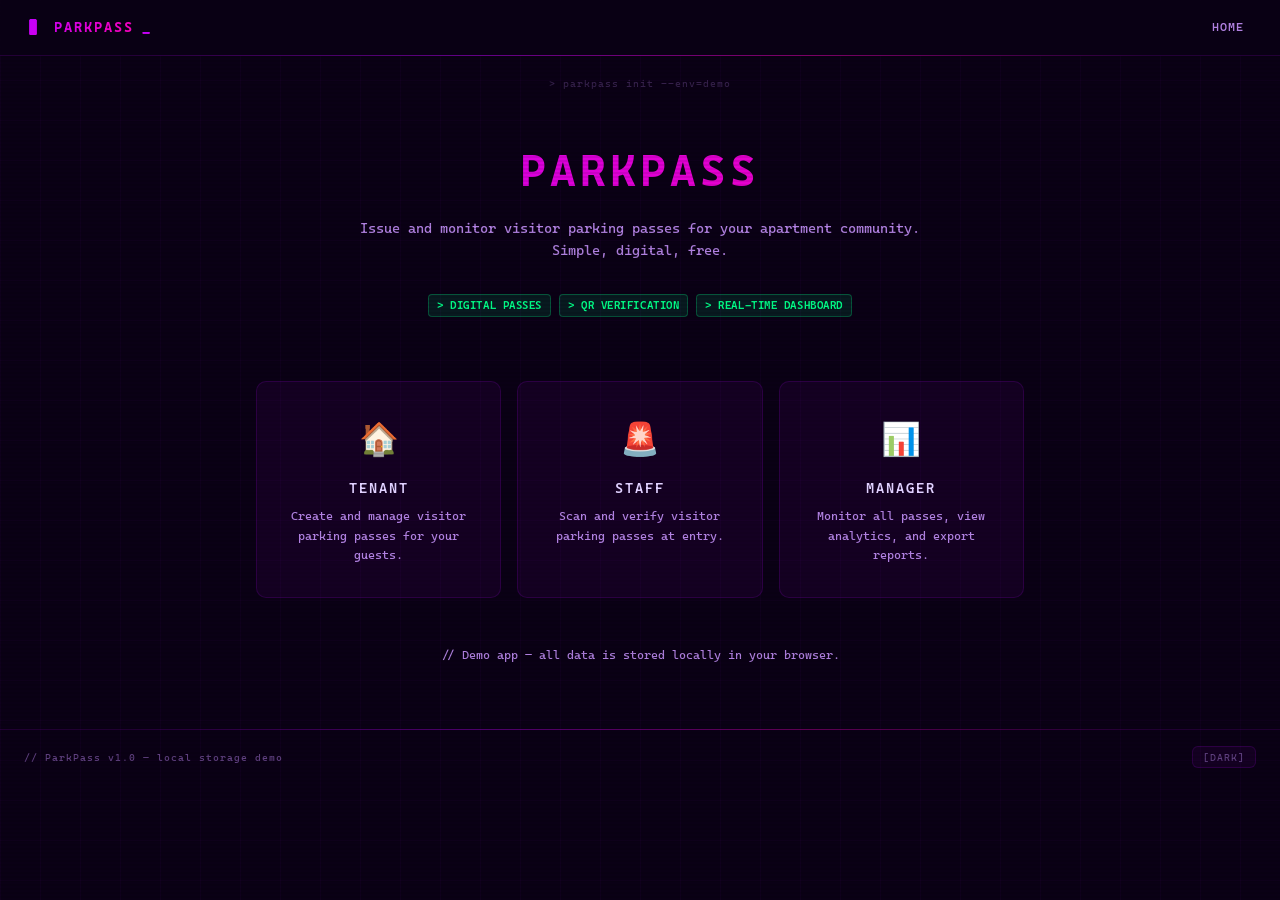
==== commit e2b1c0bd: "Move theme toggle to footer" ====
--- a/index.html
+++ b/index.html
@@ -12,7 +12,6 @@
 </head>
 <body>
 
-<button id="theme-toggle" class="theme-toggle" onclick="__toggleTheme()" aria-label="Toggle theme"></button>
 <script>__setTheme(window.__theme);</script>
 
 <nav class="nav">
@@ -58,5 +57,10 @@
   </div>
 </main>
 
+<footer class="footer">
+  <span class="footer-text">// ParkPass v1.0 — local storage demo</span>
+  <button class="theme-toggle" id="theme-toggle" onclick="__toggleTheme()">[DARK]</button>
+</footer>
+
 </body>
 </html>
--- a/assets/css/style.css
+++ b/assets/css/style.css
@@ -192,23 +192,58 @@
 }
 
 /* Theme Toggle */
+/* Footer */
+.footer {
+  border-top: 1px solid var(--border);
+  padding: 1rem 1.5rem;
+  display: flex;
+  align-items: center;
+  justify-content: space-between;
+  position: relative;
+  margin-top: 2rem;
+}
+
+.footer::before {
+  content: '';
+  position: absolute;
+  top: -1px;
+  left: 10%;
+  width: 80%;
+  height: 1px;
+  background: linear-gradient(90deg, transparent, var(--primary), var(--accent-pink), transparent);
+  opacity: 0.3;
+}
+
+.footer-text {
+  color: var(--text-dim);
+  font-size: 0.65rem;
+  letter-spacing: 1px;
+  font-family: var(--font);
+}
+
 .theme-toggle {
-  position: fixed;
-  top: 0.625rem;
-  right: 1.25rem;
-  z-index: 50;
+  display: inline-flex;
+  align-items: center;
+  gap: 0.5rem;
+  cursor: pointer;
   background: var(--surface);
   border: 1px solid var(--border);
-  border-radius: 8px;
-  width: 2rem;
-  height: 2rem;
-  display: flex;
-  align-items: center;
-  justify-content: center;
-  cursor: pointer;
-  color: var(--text-muted);
+  border-radius: 6px;
+  padding: 0.3rem 0.625rem;
+  color: var(--text-dim);
+  font-size: 0.65rem;
+  letter-spacing: 1px;
+  text-transform: uppercase;
+  font-family: var(--font);
   transition: all 0.2s;
-  font-size: 0.875rem;
+  line-height: 1;
+}
+
+.theme-toggle:hover {
+  background: var(--surface-hover);
+  color: var(--primary);
+  border-color: var(--primary);
+  box-shadow: 0 0 12px var(--accent-glow);
 }
 
 .theme-toggle:hover {
